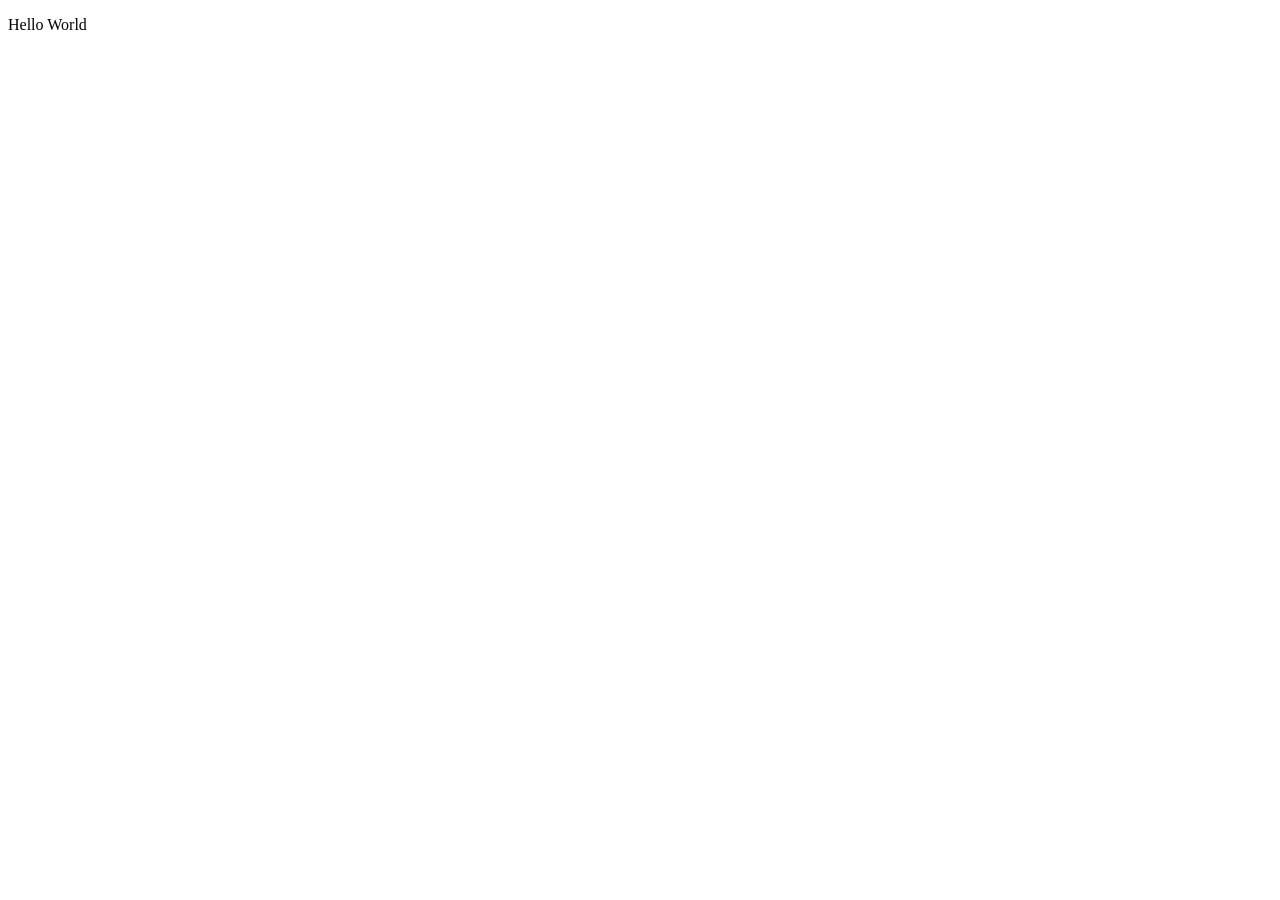
==== home.html @ 7c222f44 "Create home.html" ====
<!DOCTYPE html>
<html>
<head>
	<meta charset="utf-8">
	<meta name="viewport" content="width=device-width, initial-scale=1">
	<title>College Portfolio</title>
</head>
<body>
	<p>Hello World</p>
</body>
</html>
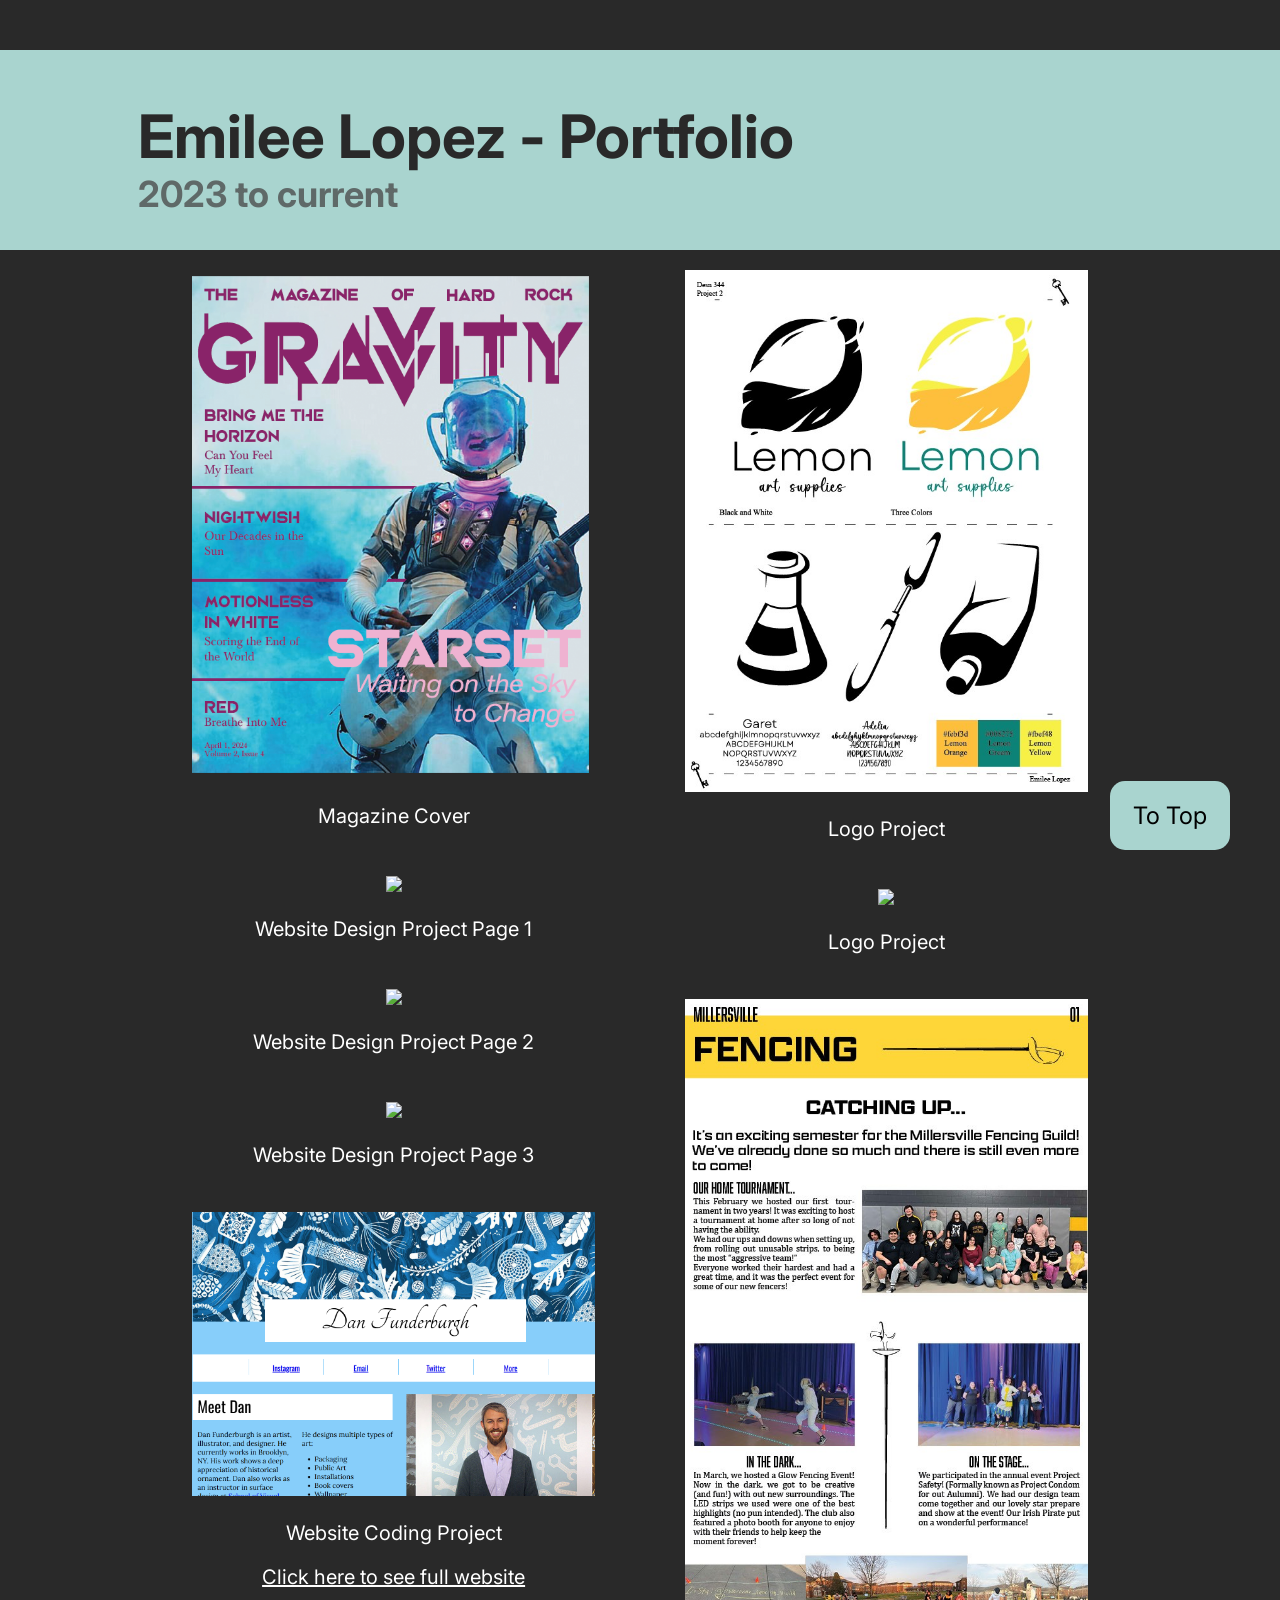
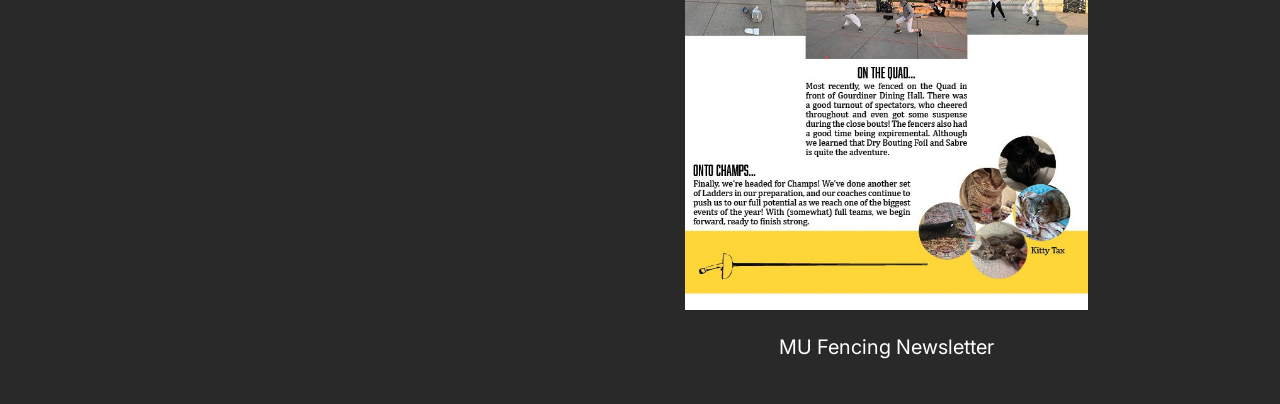
==== commit c6faa807: "made website" ====
--- a/home.html
+++ b/home.html
@@ -4,8 +4,53 @@
 	<meta charset="utf-8">
 	<meta name="viewport" content="width=device-width, initial-scale=1">
 	<title>College Portfolio</title>
+	<link rel="stylesheet" type="text/css" href="style.css">
 </head>
 <body>
-	<p>Hello World</p>
+	<div class="container">
+		<h1>Emilee Lopez - Portfolio</h1>
+		<h2>2023 to current</h2>
+	</div>
+
+<div class="container2">
+	<div class="thumbnail1">
+		<img src="assets/COVERM.png" width="100%">
+		<p>Magazine Cover</p>
+	</div>
+	<div class="thumbnail2">
+		<img src="assets/lemon.jpg" width="100%">
+		<p>Logo Project</p>
+	</div>
+	<div class="thumbnail1">
+		<img src="assets/cccw1.png" width="100%">
+		<p>Website Design Project Page 1</p>
+	</div>
+	<div class="thumbnail2">
+		<img src="assets/sword.jpg" width="100%">
+		<p>Logo Project</p>
+	</div>
+	<div class="thumbnail1">
+		<img src="assets/cccw2.png" width="100%">
+		<p>Website Design Project Page 2</p>
+	</div>
+	<div class="thumbnail2">
+		<img src="assets/news01.jpg" width="100%">
+		<p>MU Fencing Newsletter</p>
+	</div>
+	<div class="thumbnail1">
+		<img src="assets/cccw3.png" width="100%">
+		<p>Website Design Project Page 3</p>
+	</div>
+	<div class="thumbnail1">
+		<img src="assets/website.png" width="100%">
+		<p>Website Coding Project</p>
+		<a href="final website/index.html">Click here to see full website</a> 
+	</div>
+</div>
+<a href="#" onclick="scrollToTop">
+	<div class="top">
+		To Top
+	</div>
+</a>
 </body>
 </html>
--- a/style.css
+++ b/style.css
@@ -0,0 +1,87 @@
+@import url('https://fonts.googleapis.com/css2?family=Inter:ital,opsz,wght@0,14..32,100..900;1,14..32,100..900&display=swap');
+
+body {
+	background: #292929;
+	margin: 0px;
+	padding: 0px;
+	width: 100%;
+}
+.container{
+	width: 100%;
+	margin-top: 50px;
+	background: #A9D4CF;
+	height: 180px;
+	padding: 10px;
+}
+
+h1{
+	color: #292929;
+	margin-left: 10%;
+	font-size: 60px;
+	margin-bottom: 0px;
+	font-family: inter;
+}
+h2{
+	color: #5F6968;
+	margin-top: 0px;
+	margin-left: 10%;
+	font-size: 36px;
+	font-family: inter;
+}
+p{
+	color: white;
+}
+a{
+	color: white;
+}
+
+.container2 {
+	width: 70%;
+	height: 1200px;
+	margin: auto;
+	margin-top: 20px;
+	font-family: inter;
+
+
+}
+
+.thumbnail1{
+	width: 45%;
+	text-align: center;
+	font-size: 20px;
+	float: left;
+	margin-bottom: 25px;
+}
+
+.thumbnail2{
+	width: 45%;
+	text-align: center;
+	font-size: 20px;
+	float: right;
+	margin-bottom: 25px;
+}
+
+.top{
+	position: fixed;
+	bottom: 50px;
+	right: 50px;
+	width: 80px;
+	padding: 20px;
+	border-radius: 15px;
+	background: #A9D4CF;
+	color: black;
+	text-align: center;
+	font-size: 24px;
+	font-family: inter;
+	font-weight: <900>;
+}
+function scrollToTop {
+	window.scrollTo{
+		top: 0,
+		left: 0,
+	};
+}
+
+html{
+	scroll-behavior: smooth;
+}
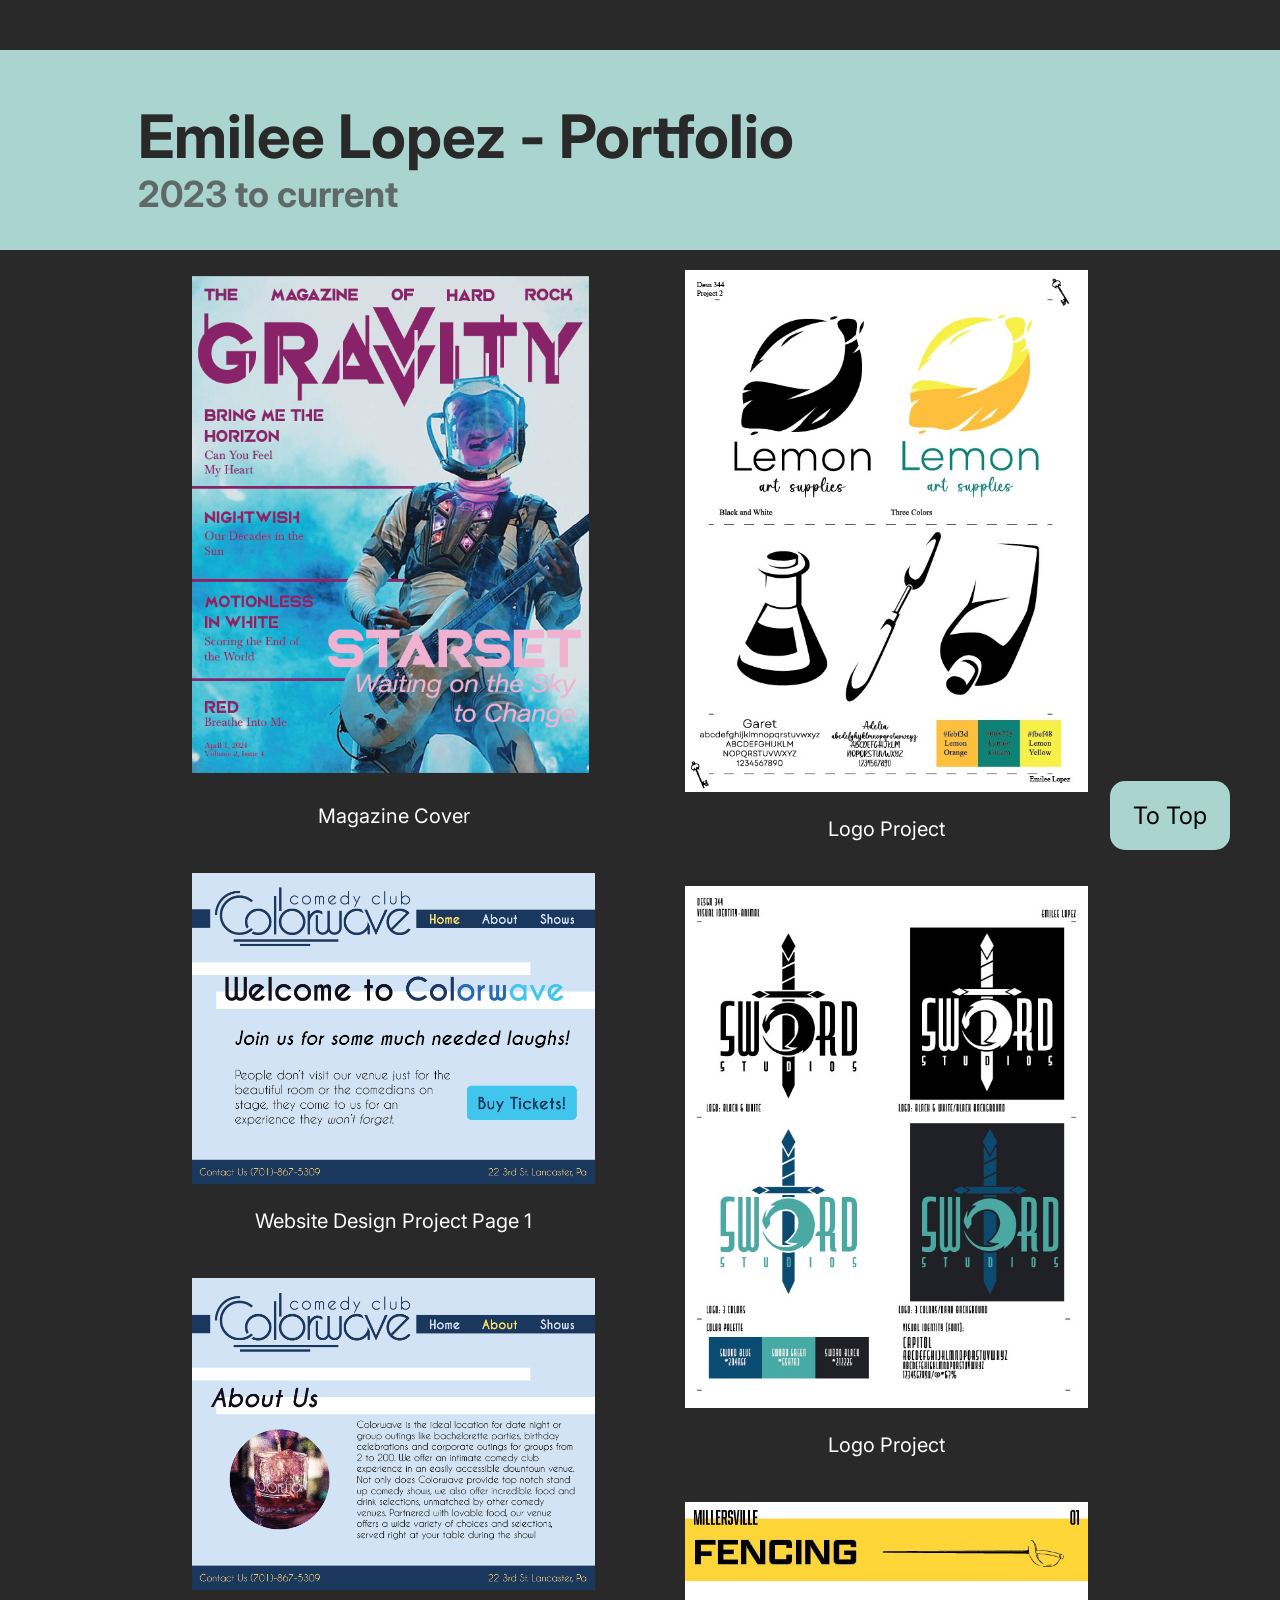
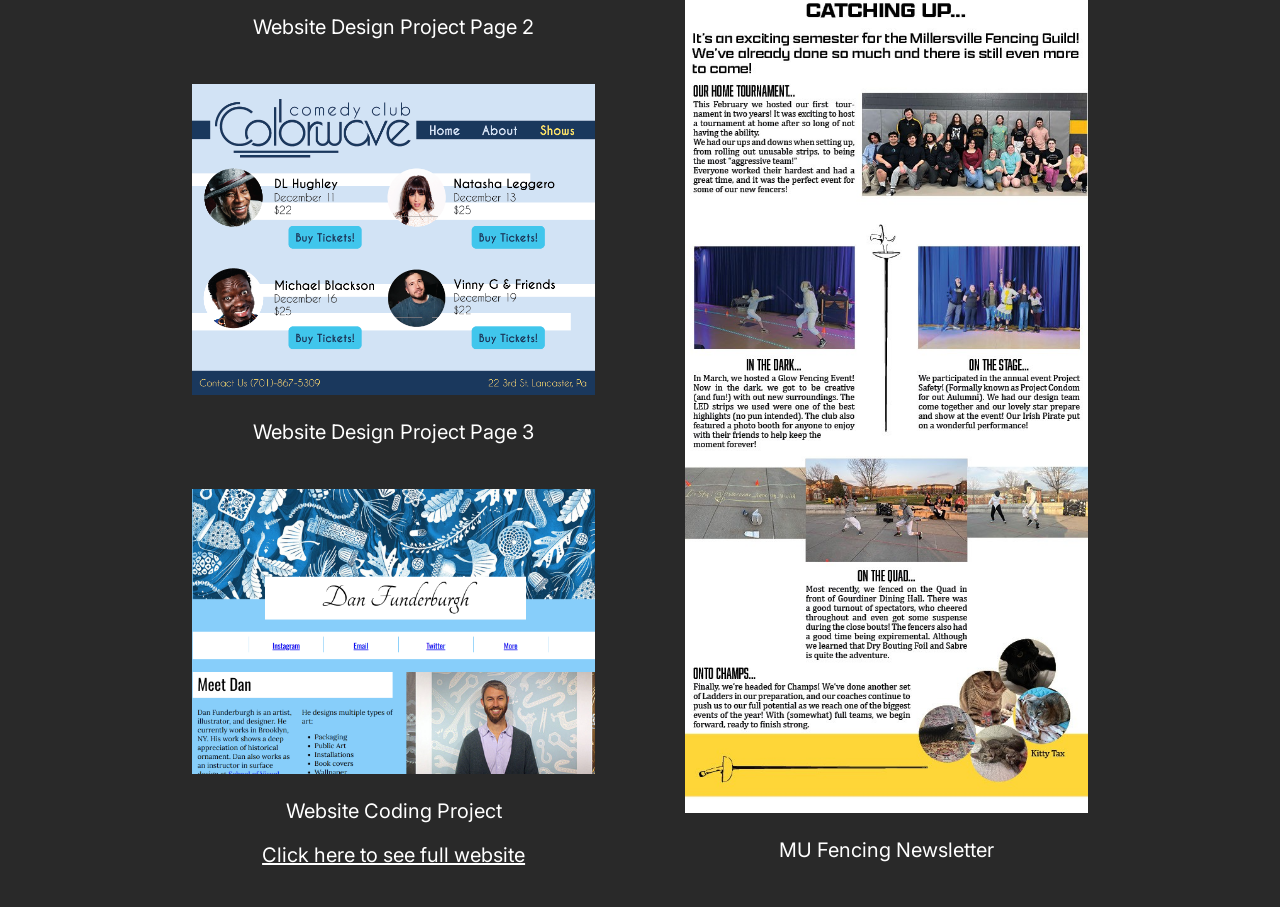
==== commit 621f9e7b: "images" ====
--- a/home.html
+++ b/home.html
@@ -22,15 +22,15 @@
 		<p>Logo Project</p>
 	</div>
 	<div class="thumbnail1">
-		<img src="assets/cccw1.png" width="100%">
+		<img src="assets/cccW1.png" width="100%">
 		<p>Website Design Project Page 1</p>
 	</div>
 	<div class="thumbnail2">
-		<img src="assets/sword.jpg" width="100%">
+		<img src="assets/Sword.jpg" width="100%">
 		<p>Logo Project</p>
 	</div>
 	<div class="thumbnail1">
-		<img src="assets/cccw2.png" width="100%">
+		<img src="assets/cccW2.png" width="100%">
 		<p>Website Design Project Page 2</p>
 	</div>
 	<div class="thumbnail2">
@@ -38,7 +38,7 @@
 		<p>MU Fencing Newsletter</p>
 	</div>
 	<div class="thumbnail1">
-		<img src="assets/cccw3.png" width="100%">
+		<img src="assets/cccW3.png" width="100%">
 		<p>Website Design Project Page 3</p>
 	</div>
 	<div class="thumbnail1">
